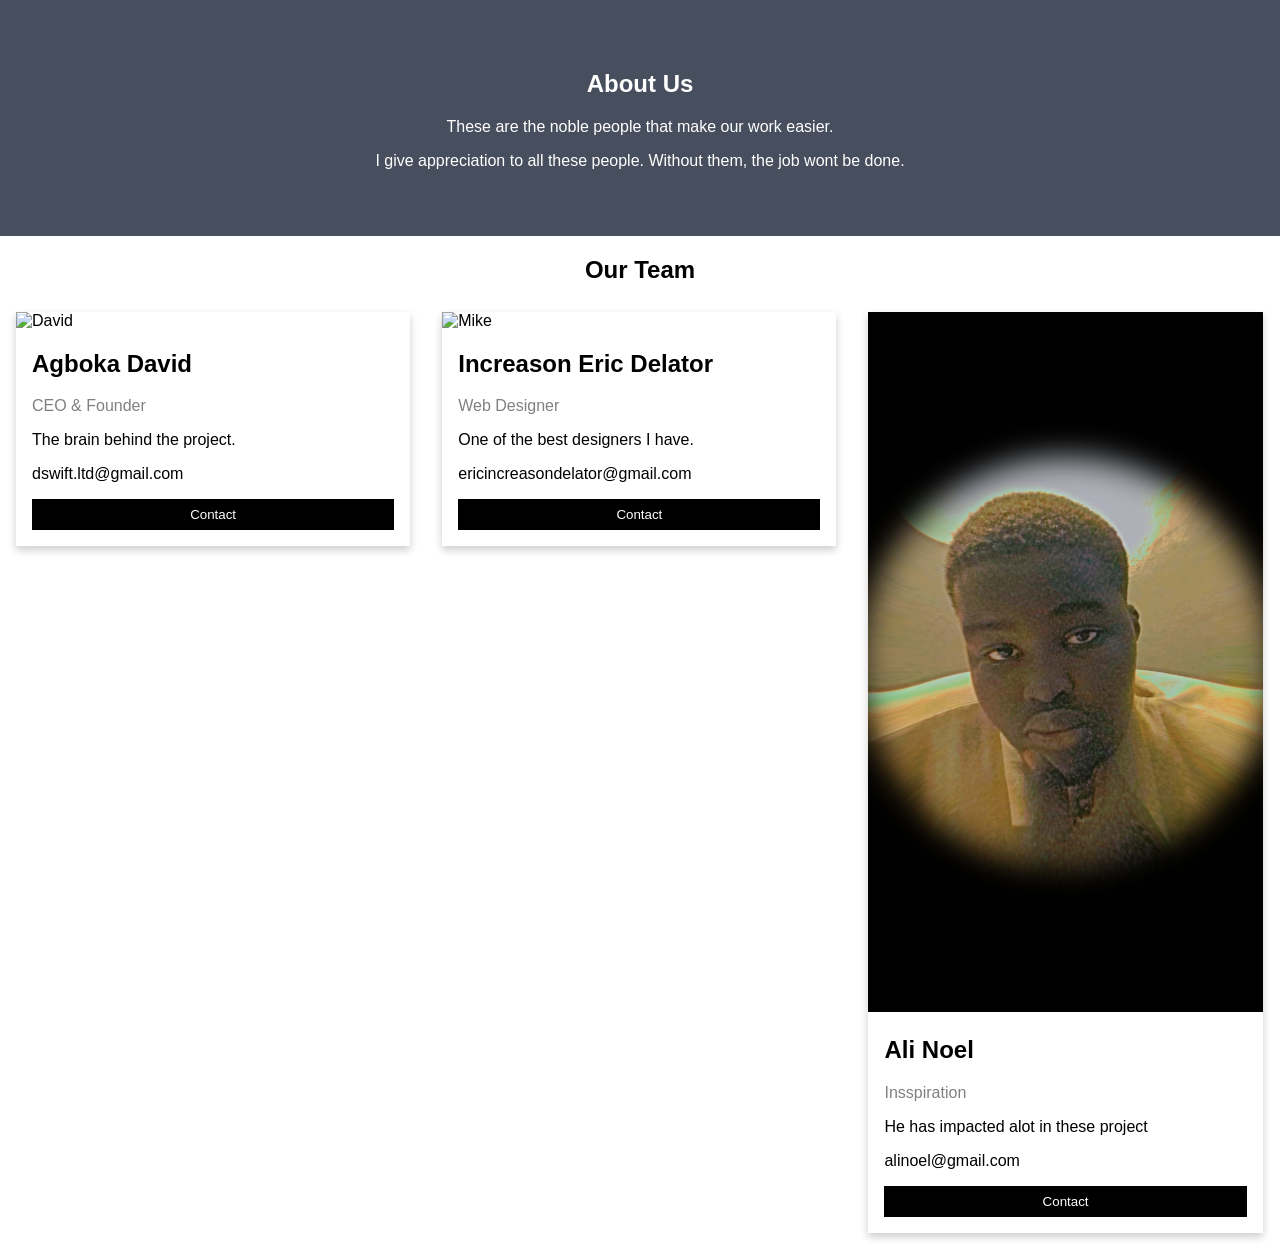
==== about.html @ 0588e30c "Add files via upload" ====
<!DOCTYPE html>
<html lang="en">
  <head>
    <meta name="viewport" content="width=device-width, initial-scale=1.0" />
    <title>Responsive Services Section</title>
    <!-- Font Awesome CDN-->
    <link
      rel="stylesheet"
      href="https://cdnjs.cloudflare.com/ajax/libs/font-awesome/6.0.0-beta3/css/all.min.css"
    />
    <!-- Google Font -->
    <link
      href="https://fonts.googleapis.com/css2?family=Poppins:wght@400;500;600&display=swap"
      rel="stylesheet"
    />
    <!-- Stylesheet -->
    <link rel="stylesheet" href="about.css" />
  </head>
  <body>
    <section>
      <div class="about-section">
  <h1>About Us</h1>
  <p>These are the noble people that make our work easier.</p>
  <p>I give appreciation to all these people. Without them, the job wont be done.</p>
</div>

<h2 style="text-align:center">Our Team</h2>
<div class="row">
  <div class="column">
    <div class="card">
      <img src="456.jpeg" alt="David" style="width:100%">
      <div class="container">
        <h2>Agboka David</h2>
        <p class="title">CEO & Founder</p>
        <p>The brain behind the project.</p>
        <p>dswift.ltd@gmail.com</p>
        <p><button class="button">Contact</button></p>
      </div>
    </div>
  </div>

  <div class="column">
    <div class="card">
      <img src="789.jpg" alt="Mike" style="width:100%">
      <div class="container">
        <h2>Increason Eric Delator</h2>
        <p class="title">Web Designer</p>
        <p>One of the best designers I have.</p>
        <p>ericincreasondelator@gmail.com</p>
        <p><button class="button">Contact</button></p>
      </div>
    </div>
  </div>

  <div class="column">
    <div class="card">
      <img src="123.jpg" alt="John" style="width:100%">
      <div class="container">
        <h2>Ali Noel</h2>
        <p class="title">Insspiration</p>
        <p>He has impacted alot in these project</p>
        <p>alinoel@gmail.com</p>
        <p><button class="button">Contact</button></p>
      </div>
    </div>
  </div>
</div>
    </section>
  </body>
</ht
---- about.css ----
body {
  font-family: Arial, Helvetica, sans-serif;
  margin: 0;
}

html {
  box-sizing: border-box;
}

*, *:before, *:after {
  box-sizing: inherit;
}

.column {
  float: left;
  width: 33.3%;
  margin-bottom: 16px;
  padding: 0 8px;
}

.card {
  box-shadow: 0 4px 8px 0 rgba(0, 0, 0, 0.2);
  margin: 8px;
}

.about-section {
  padding: 50px;
  text-align: center;
  background-color: #474e5d;
  color: white;
}

.container {
  padding: 0 16px;
}

.container::after, .row::after {
  content: "";
  clear: both;
  display: table;
}

.title {
  color: grey;
}

.button {
  border: none;
  outline: 0;
  display: inline-block;
  padding: 8px;
  color: white;
  background-color: #000;
  text-align: center;
  cursor: pointer;
  width: 100%;
}

.button:hover {
  background-color: #555;
}

@media screen and (max-width: 650px) {
  .column {
    width: 100%;
    display: block;
  }
}
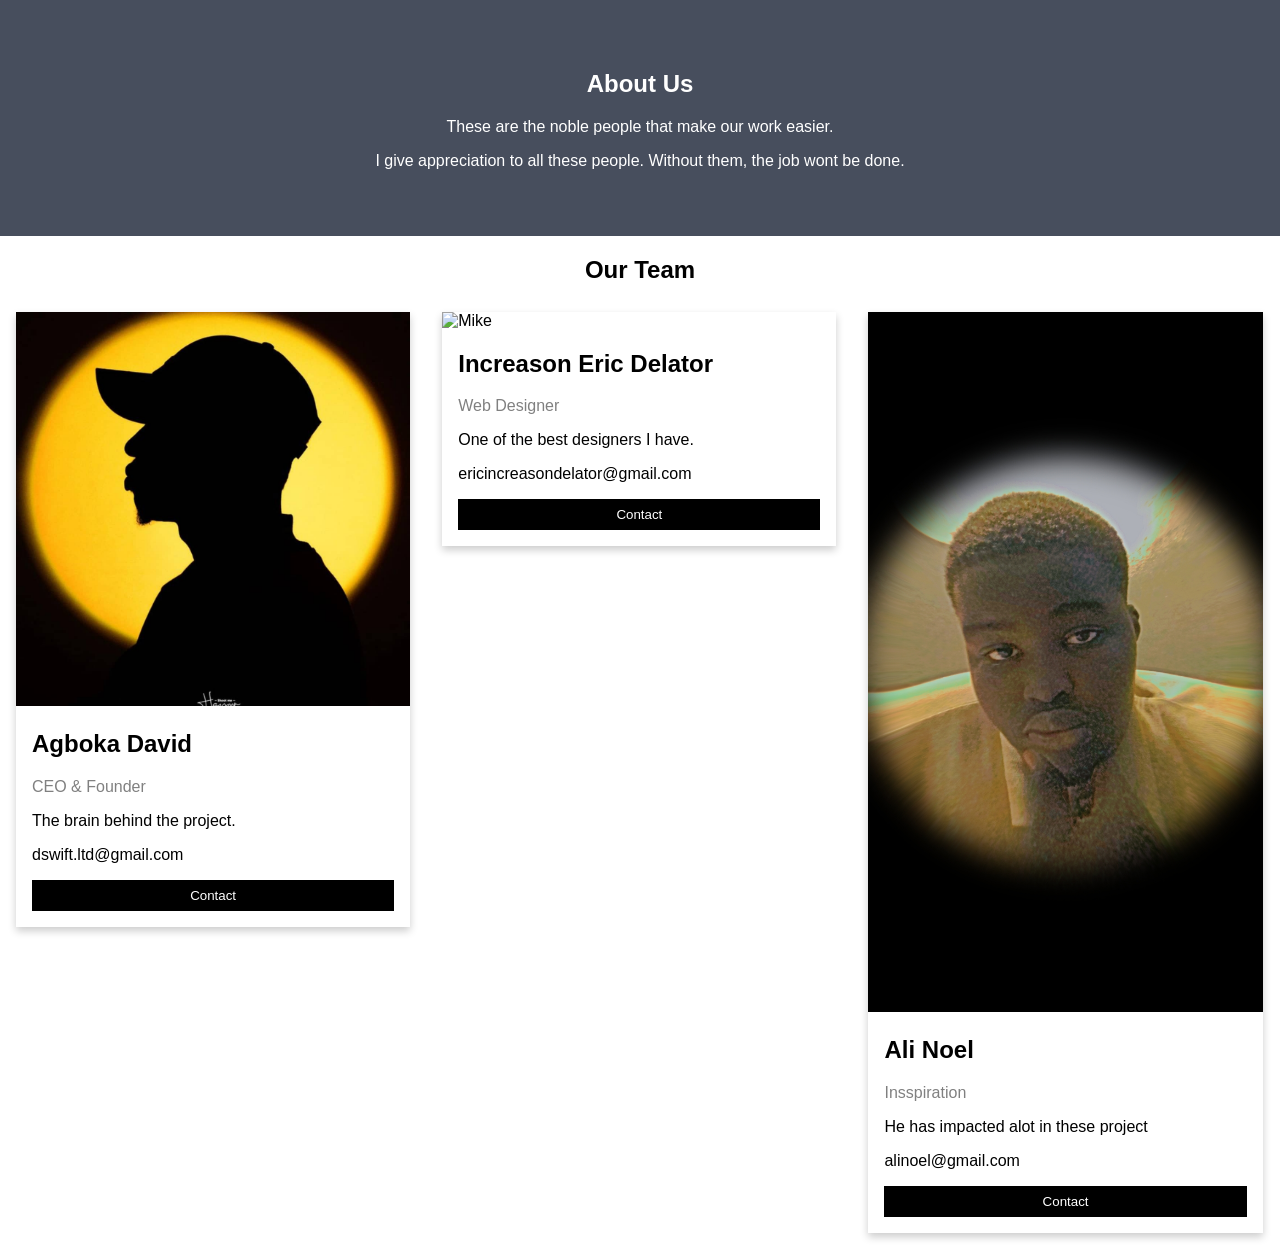
==== commit d2706501: "Update about.html" ====
--- a/about.html
+++ b/about.html
@@ -67,4 +67,4 @@
 </div>
     </section>
   </body>
-</ht   +</html>   
